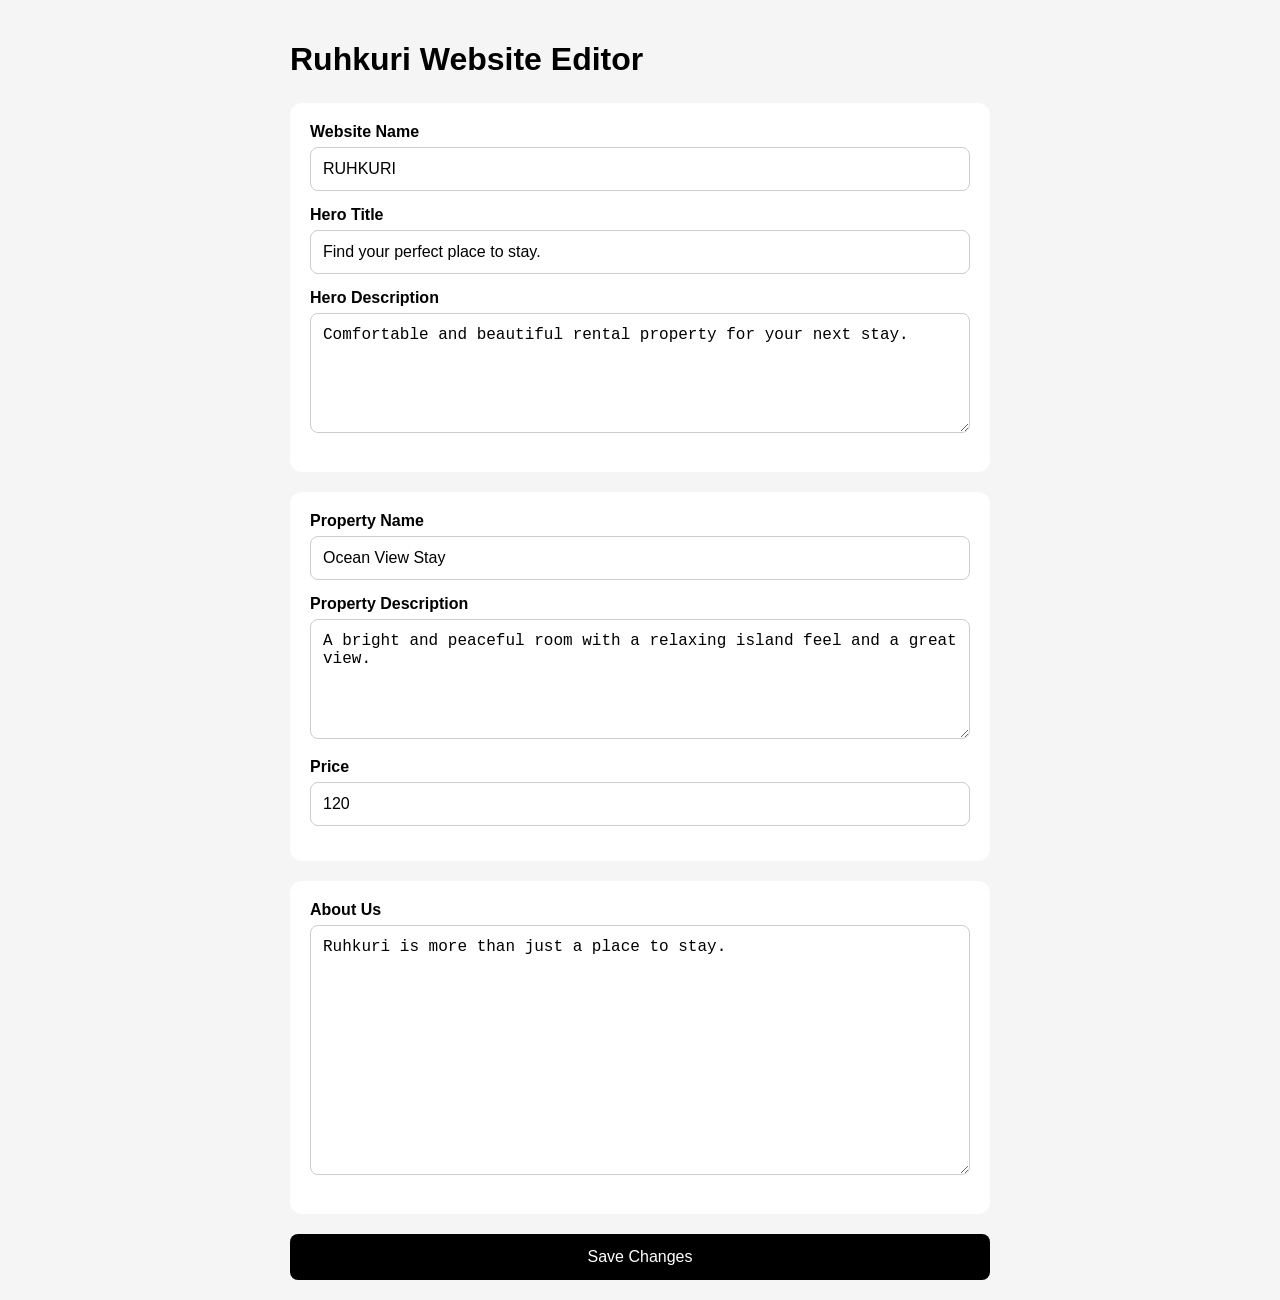
==== editor.html @ 55be2eb2 "Create editor.html" ====
<!DOCTYPE html>
<html lang="en">
<head>
<meta charset="UTF-8">
<meta name="viewport" content="width=device-width, initial-scale=1.0">
<title>Ruhkuri Editor</title>

<style>
body {
font-family: Arial, sans-serif;
background: #f5f5f5;
padding: 20px;
max-width: 700px;
margin: auto;
}

h1 {
margin-bottom: 25px;
}

.box {
background: white;
padding: 20px;
margin-bottom: 20px;
border-radius: 12px;
}

label {
display: block;
font-weight: bold;
margin-bottom: 6px;
}

input,
textarea {
width: 100%;
padding: 12px;
margin-bottom: 15px;
border: 1px solid #ccc;
border-radius: 8px;
box-sizing: border-box;
font-size: 16px;
}

textarea {
min-height: 120px;
}

button {
width: 100%;
padding: 14px;
background: black;
color: white;
border: none;
border-radius: 8px;
font-size: 16px;
}
</style>
</head>

<body>

<h1>Ruhkuri Website Editor</h1>

<div class="box">

<label>Website Name</label>
<input id="brand" value="RUHKURI">

<label>Hero Title</label>
<input id="heroTitle" value="Find your perfect place to stay.">

<label>Hero Description</label>
<textarea id="heroDescription">Comfortable and beautiful rental property for your next stay.</textarea>

</div>

<div class="box">

<label>Property Name</label>
<input id="propertyName" value="Ocean View Stay">

<label>Property Description</label>
<textarea id="propertyDescription">A bright and peaceful room with a relaxing island feel and a great view.</textarea>

<label>Price</label>
<input id="price" value="120">

</div>

<div class="box">

<label>About Us</label>
<textarea id="about" style="min-height:250px;">Ruhkuri is more than just a place to stay.</textarea>

</div>

<button>Save Changes</button>

</body>
</html>
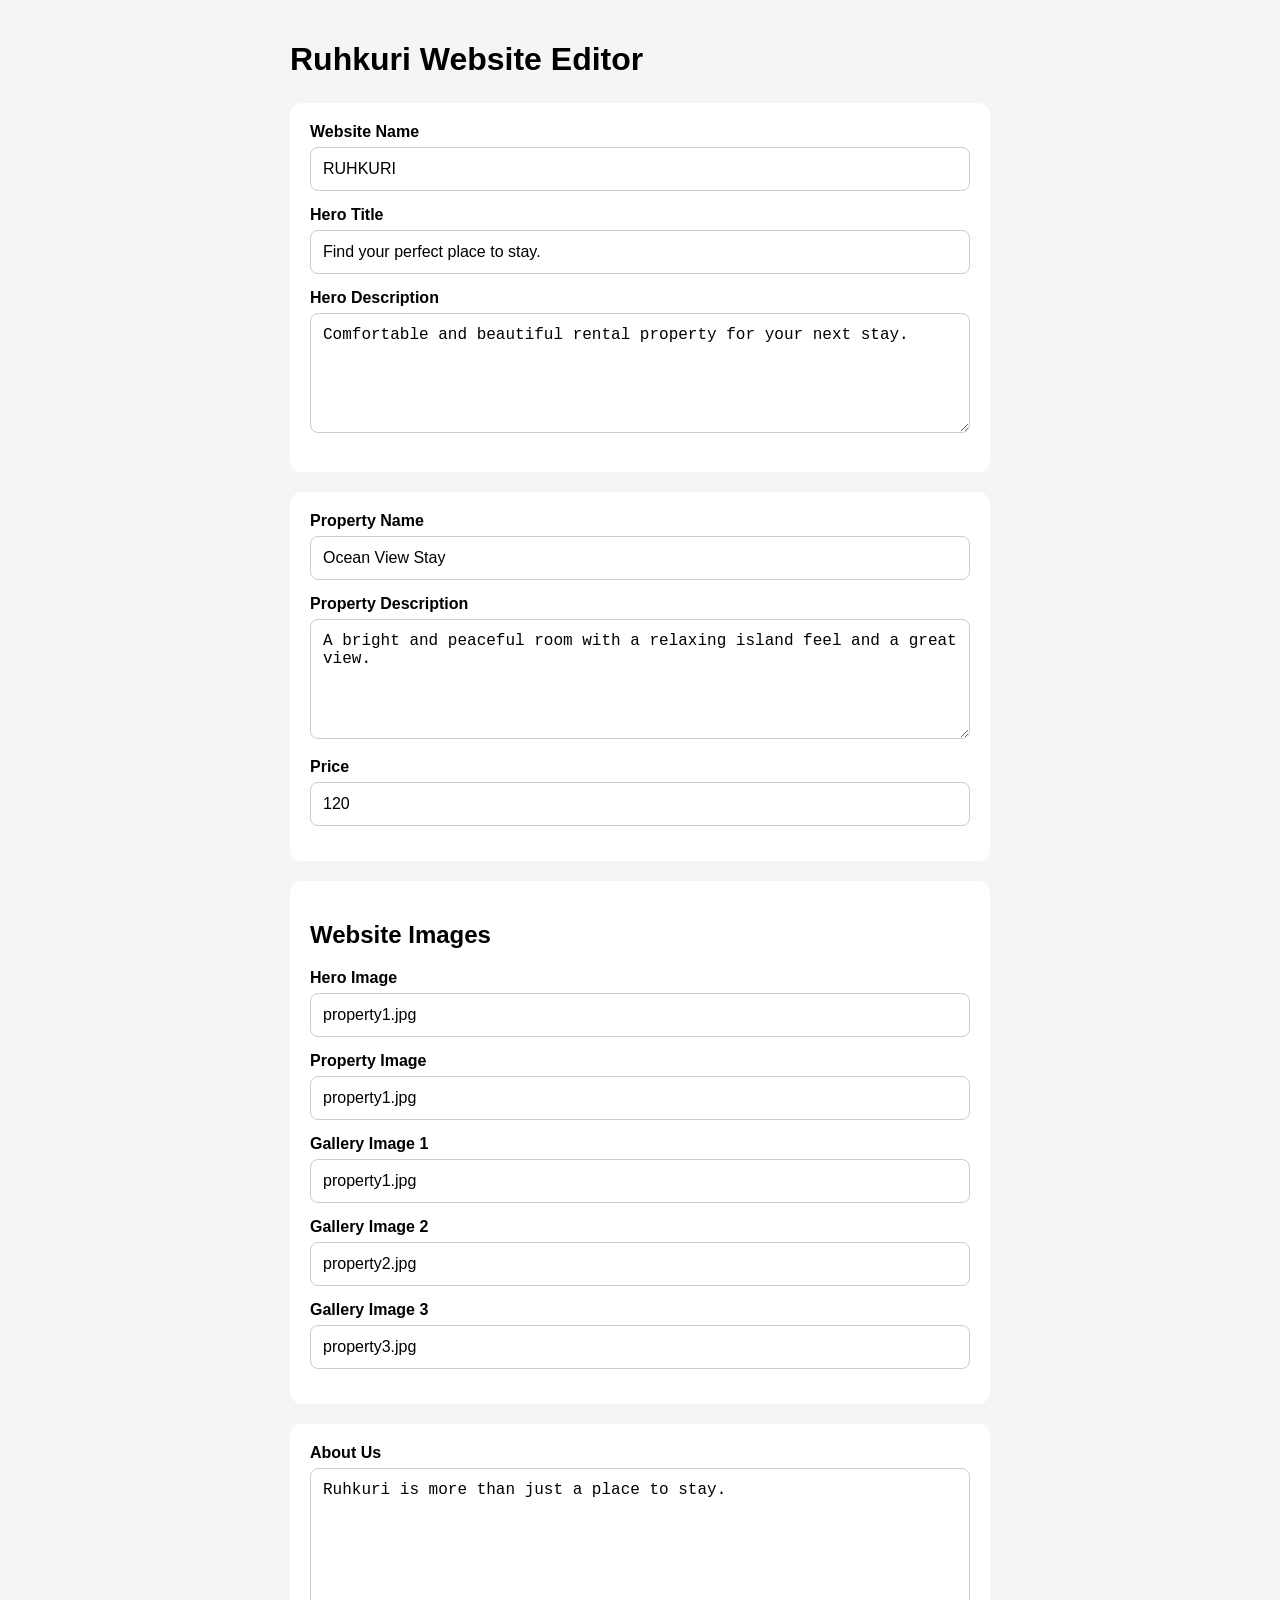
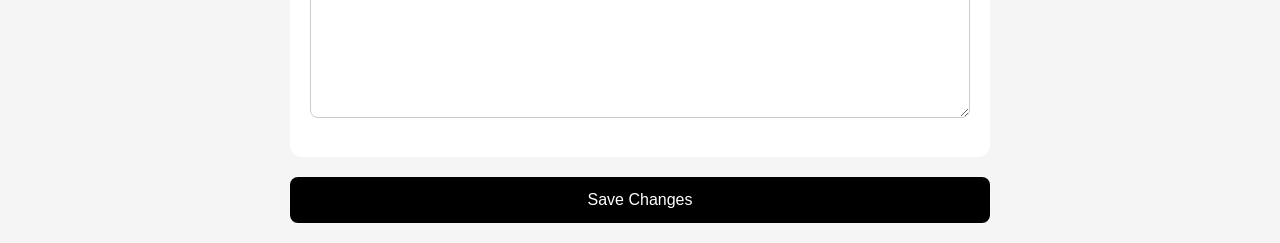
==== commit c01463f2: "Update editor.html" ====
--- a/editor.html
+++ b/editor.html
@@ -87,7 +87,26 @@
 <input id="price" value="120">
 
 </div>
+<div class="box">
 
+<h2>Website Images</h2>
+
+<label>Hero Image</label>
+<input type="text" id="heroImage" value="property1.jpg">
+
+<label>Property Image</label>
+<input type="text" id="propertyImage" value="property1.jpg">
+
+<label>Gallery Image 1</label>
+<input type="text" id="galleryImage1" value="property1.jpg">
+
+<label>Gallery Image 2</label>
+<input type="text" id="galleryImage2" value="property2.jpg">
+
+<label>Gallery Image 3</label>
+<input type="text" id="galleryImage3" value="property3.jpg">
+
+</div>
 <div class="box">
 
 <label>About Us</label>
